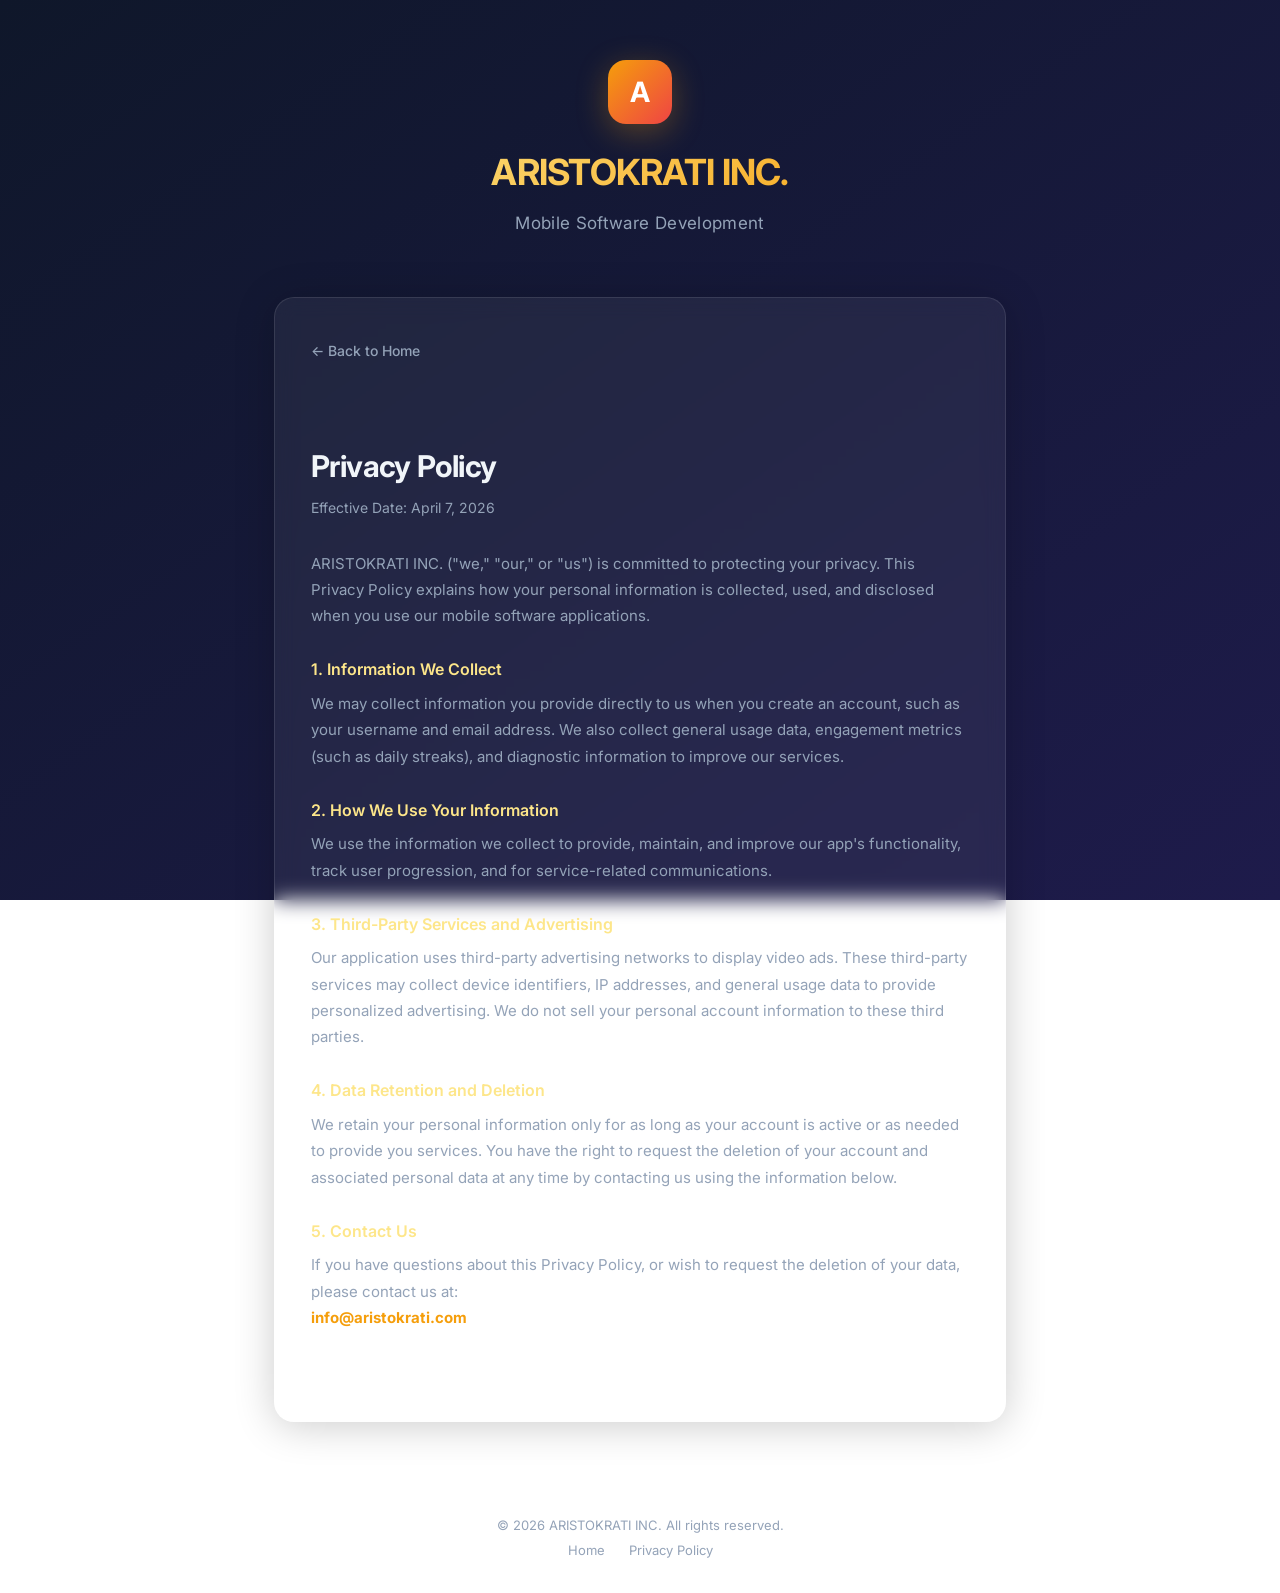
==== privacy.html @ a917bbc8 "Update support email to info@aristokrati.com" ====
<!DOCTYPE html>
<html lang="en">
<head>
    <meta charset="UTF-8">
    <meta name="viewport" content="width=device-width, initial-scale=1.0">
    <title>Privacy Policy - ARISTOKRATI INC.</title>
    <meta name="description" content="Privacy Policy for ARISTOKRATI INC.">
    <link rel="stylesheet" href="style.css">
</head>
<body>

    <header>
        <div class="container">
            <div class="logo-badge">A</div>
            <h1>ARISTOKRATI INC.</h1>
            <h2>Mobile Software Development</h2>
        </div>
    </header>

    <main>
        <div class="container">
            <div class="content-box">
                <a href="index.html" class="back-link">&larr; Back to Home</a>

                <section class="privacy-page">
                    <h1>Privacy Policy</h1>
                    <p class="effective-date">Effective Date: April 7, 2026</p>

                    <p>ARISTOKRATI INC. ("we," "our," or "us") is committed to protecting your privacy. This Privacy Policy explains how your personal information is collected, used, and disclosed when you use our mobile software applications.</p>

                    <h3>1. Information We Collect</h3>
                    <p>We may collect information you provide directly to us when you create an account, such as your username and email address. We also collect general usage data, engagement metrics (such as daily streaks), and diagnostic information to improve our services.</p>

                    <h3>2. How We Use Your Information</h3>
                    <p>We use the information we collect to provide, maintain, and improve our app's functionality, track user progression, and for service-related communications.</p>

                    <h3>3. Third-Party Services and Advertising</h3>
                    <p>Our application uses third-party advertising networks to display video ads. These third-party services may collect device identifiers, IP addresses, and general usage data to provide personalized advertising. We do not sell your personal account information to these third parties.</p>

                    <h3>4. Data Retention and Deletion</h3>
                    <p>We retain your personal information only for as long as your account is active or as needed to provide you services. You have the right to request the deletion of your account and associated personal data at any time by contacting us using the information below.</p>

                    <h3>5. Contact Us</h3>
                    <p>If you have questions about this Privacy Policy, or wish to request the deletion of your data, please contact us at:<br>
                    <strong><a href="mailto:info@aristokrati.com">info@aristokrati.com</a></strong></p>
                </section>
            </div>
        </div>
    </main>

    <footer>
        <div class="container">
            <p>&copy; 2026 ARISTOKRATI INC. All rights reserved.</p>
            <p>
                <a href="index.html">Home</a>
                <a href="privacy.html">Privacy Policy</a>
            </p>
        </div>
    </footer>

</body>
</html>
---- style.css ----
@import url('https://fonts.googleapis.com/css2?family=Inter:wght@400;500;600;700&display=swap');

:root {
    --bg-top: #0f172a;
    --bg-bottom: #1e1b4b;
    --card-bg: rgba(255, 255, 255, 0.06);
    --card-border: rgba(255, 255, 255, 0.1);
    --accent: #f59e0b;        /* warm amber */
    --accent-light: #fde68a;
    --text: #f1f5f9;
    --text-muted: #94a3b8;
    --max-width: 780px;
}

* {
    margin: 0;
    padding: 0;
    box-sizing: border-box;
}

html {
    scroll-behavior: smooth;
}

body {
    font-family: 'Inter', -apple-system, BlinkMacSystemFont, "Segoe UI", sans-serif;
    line-height: 1.6;
    color: var(--text);
    background: linear-gradient(145deg, var(--bg-top) 0%, var(--bg-bottom) 100%);
    background-attachment: fixed;
    min-height: 100vh;
    display: flex;
    flex-direction: column;
    -webkit-font-smoothing: antialiased;
}

.container {
    max-width: var(--max-width);
    margin: 0 auto;
    padding: 0 24px;
    flex: 1;
}

/* ─── Header ─── */
header {
    padding: 60px 0 20px;
    text-align: center;
}

.logo-badge {
    display: inline-flex;
    align-items: center;
    justify-content: center;
    width: 64px;
    height: 64px;
    border-radius: 18px;
    background: linear-gradient(135deg, var(--accent), #ef4444);
    font-size: 28px;
    font-weight: 700;
    color: #fff;
    margin-bottom: 20px;
    box-shadow: 0 8px 32px rgba(245, 158, 11, 0.3);
}

header h1 {
    font-size: 36px;
    font-weight: 700;
    letter-spacing: -0.02em;
    background: linear-gradient(135deg, var(--accent-light), var(--accent));
    -webkit-background-clip: text;
    -webkit-text-fill-color: transparent;
    background-clip: text;
    margin-bottom: 8px;
}

header h2 {
    font-size: 17px;
    font-weight: 400;
    color: var(--text-muted);
    letter-spacing: 0.02em;
}

/* ─── Main Content ─── */
main {
    padding: 40px 0 60px;
}

.content-box {
    background: var(--card-bg);
    border: 1px solid var(--card-border);
    border-radius: 20px;
    padding: 40px 36px;
    backdrop-filter: blur(10px);
    -webkit-backdrop-filter: blur(10px);
    box-shadow: 0 4px 40px rgba(0, 0, 0, 0.2);
}

.content-box p {
    font-size: 16px;
    color: var(--text-muted);
    margin-bottom: 0;
    line-height: 1.75;
}

.content-box p strong {
    color: var(--text);
}

/* ─── Section Divider ─── */
.divider {
    border: none;
    border-top: 1px solid var(--card-border);
    margin: 32px 0;
}

/* ─── Section Headings ─── */
.section-label {
    display: flex;
    align-items: center;
    gap: 10px;
    font-size: 13px;
    font-weight: 600;
    text-transform: uppercase;
    letter-spacing: 0.08em;
    color: var(--accent);
    margin-bottom: 12px;
}

.section-label::before {
    content: '';
    display: inline-block;
    width: 6px;
    height: 6px;
    border-radius: 50%;
    background: var(--accent);
    flex-shrink: 0;
}

/* ─── Contact link ─── */
.email-link {
    display: inline-block;
    margin-top: 10px;
    padding: 10px 20px;
    background: linear-gradient(135deg, var(--accent), #ef4444);
    color: #fff !important;
    border-radius: 10px;
    font-weight: 600;
    font-size: 15px;
    text-decoration: none !important;
    box-shadow: 0 4px 16px rgba(245, 158, 11, 0.25);
    transition: opacity 0.2s, transform 0.2s;
}

.email-link:hover {
    opacity: 0.9;
    transform: translateY(-1px);
    text-decoration: none !important;
}

/* ─── Links ─── */
a {
    color: var(--accent);
    text-decoration: none;
    transition: opacity 0.2s;
}

a:hover {
    opacity: 0.8;
}

/* ─── Privacy Page ─── */
.privacy-page {
    padding: 50px 0;
}

.privacy-page h1 {
    font-size: 30px;
    font-weight: 700;
    margin-bottom: 6px;
    letter-spacing: -0.02em;
}

.privacy-page .effective-date {
    font-size: 14px;
    color: var(--text-muted);
    margin-bottom: 30px;
}

.privacy-page h3 {
    font-size: 16px;
    font-weight: 600;
    color: var(--accent-light);
    margin: 28px 0 8px;
}

.privacy-page p {
    font-size: 15px;
    color: var(--text-muted);
    line-height: 1.75;
}

.back-link {
    display: inline-flex;
    align-items: center;
    gap: 6px;
    margin-bottom: 30px;
    font-size: 14px;
    font-weight: 500;
    color: var(--text-muted);
}

.back-link:hover {
    color: var(--accent);
}

/* ─── Footer ─── */
footer {
    padding: 28px 0;
    text-align: center;
    font-size: 13px;
    color: var(--text-muted);
    border-top: 1px solid var(--card-border);
}

footer p { margin: 4px 0; }

footer a {
    color: var(--text-muted);
    margin: 0 10px;
    transition: color 0.2s;
}

footer a:hover {
    color: var(--accent);
}

/* ─── Responsive ─── */
@media (max-width: 600px) {
    header h1 { font-size: 28px; }
    .content-box { padding: 28px 20px; }
}
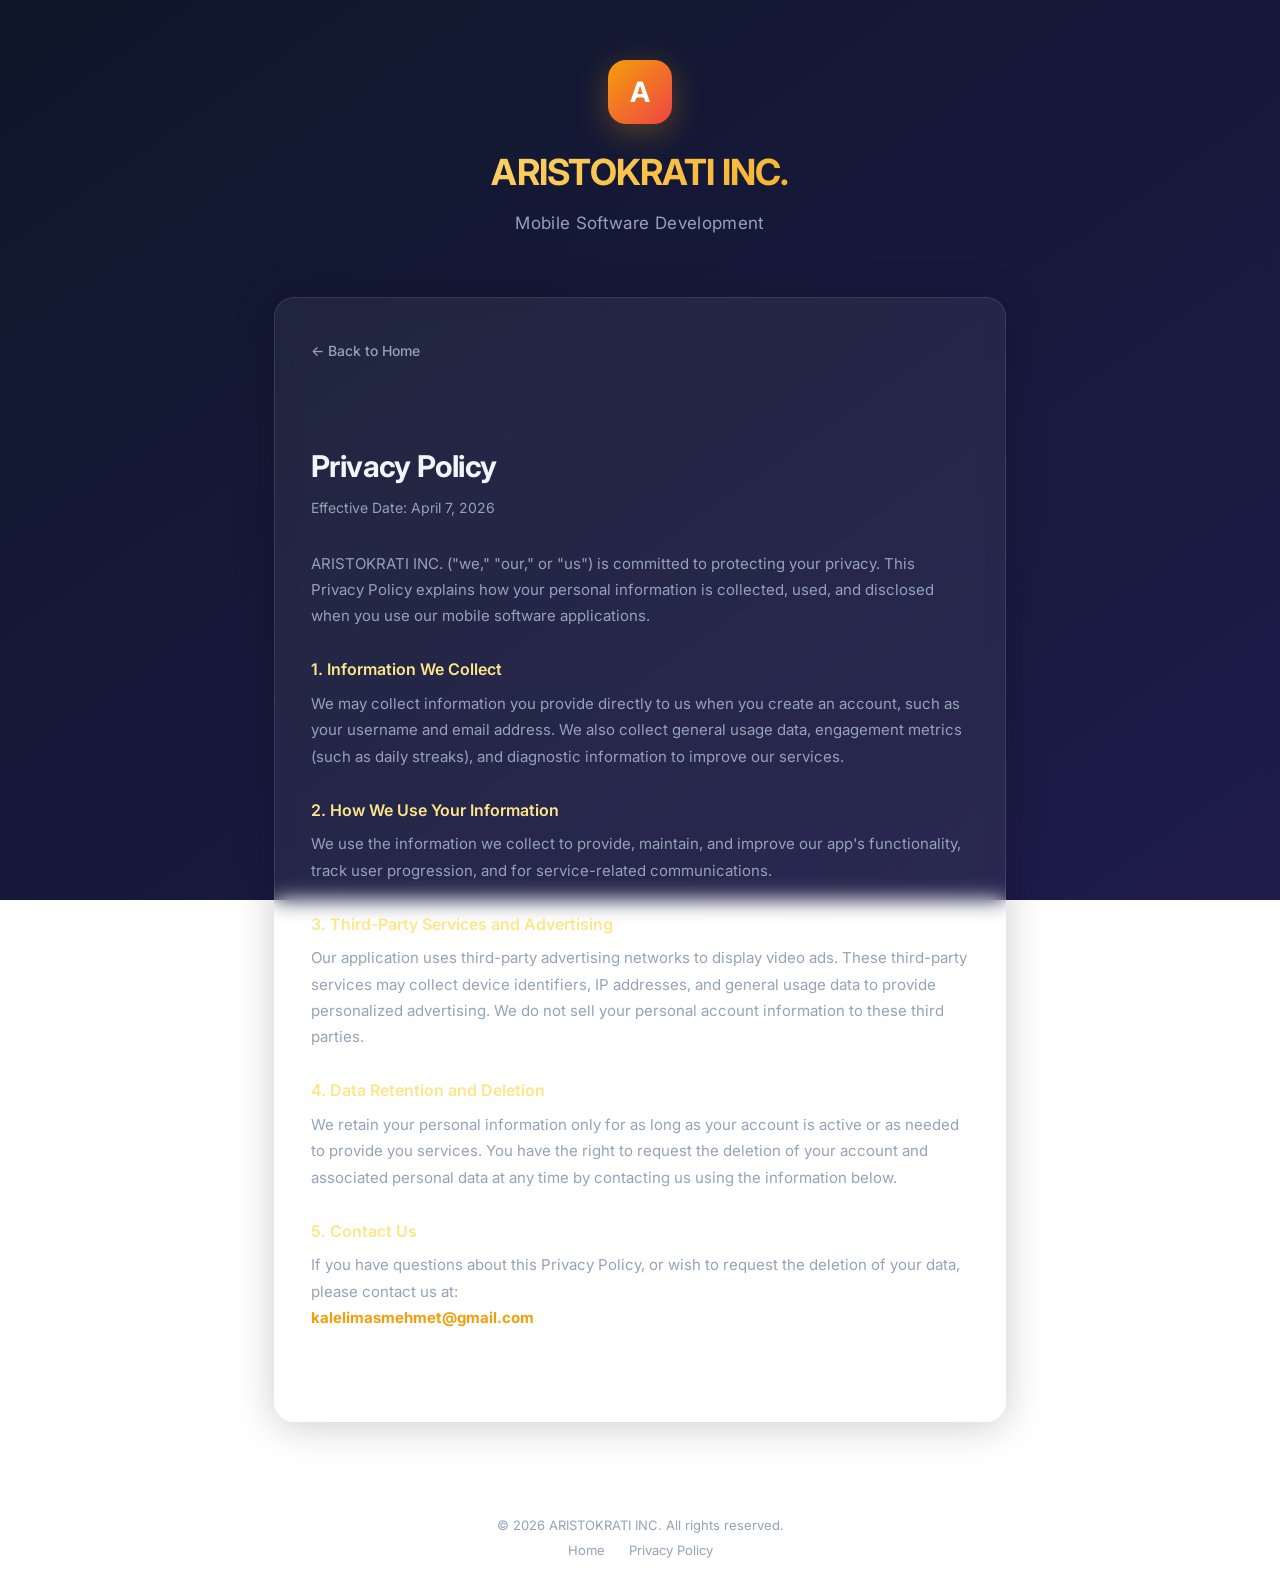
==== commit f916713f: "Update support email to kalelimasmehmet@gmail.com" ====
--- a/privacy.html
+++ b/privacy.html
@@ -42,7 +42,7 @@
 
                     <h3>5. Contact Us</h3>
                     <p>If you have questions about this Privacy Policy, or wish to request the deletion of your data, please contact us at:<br>
-                    <strong><a href="mailto:info@aristokrati.com">info@aristokrati.com</a></strong></p>
+                    <strong><a href="mailto:kalelimasmehmet@gmail.com">kalelimasmehmet@gmail.com</a></strong></p>
                 </section>
             </div>
         </div>
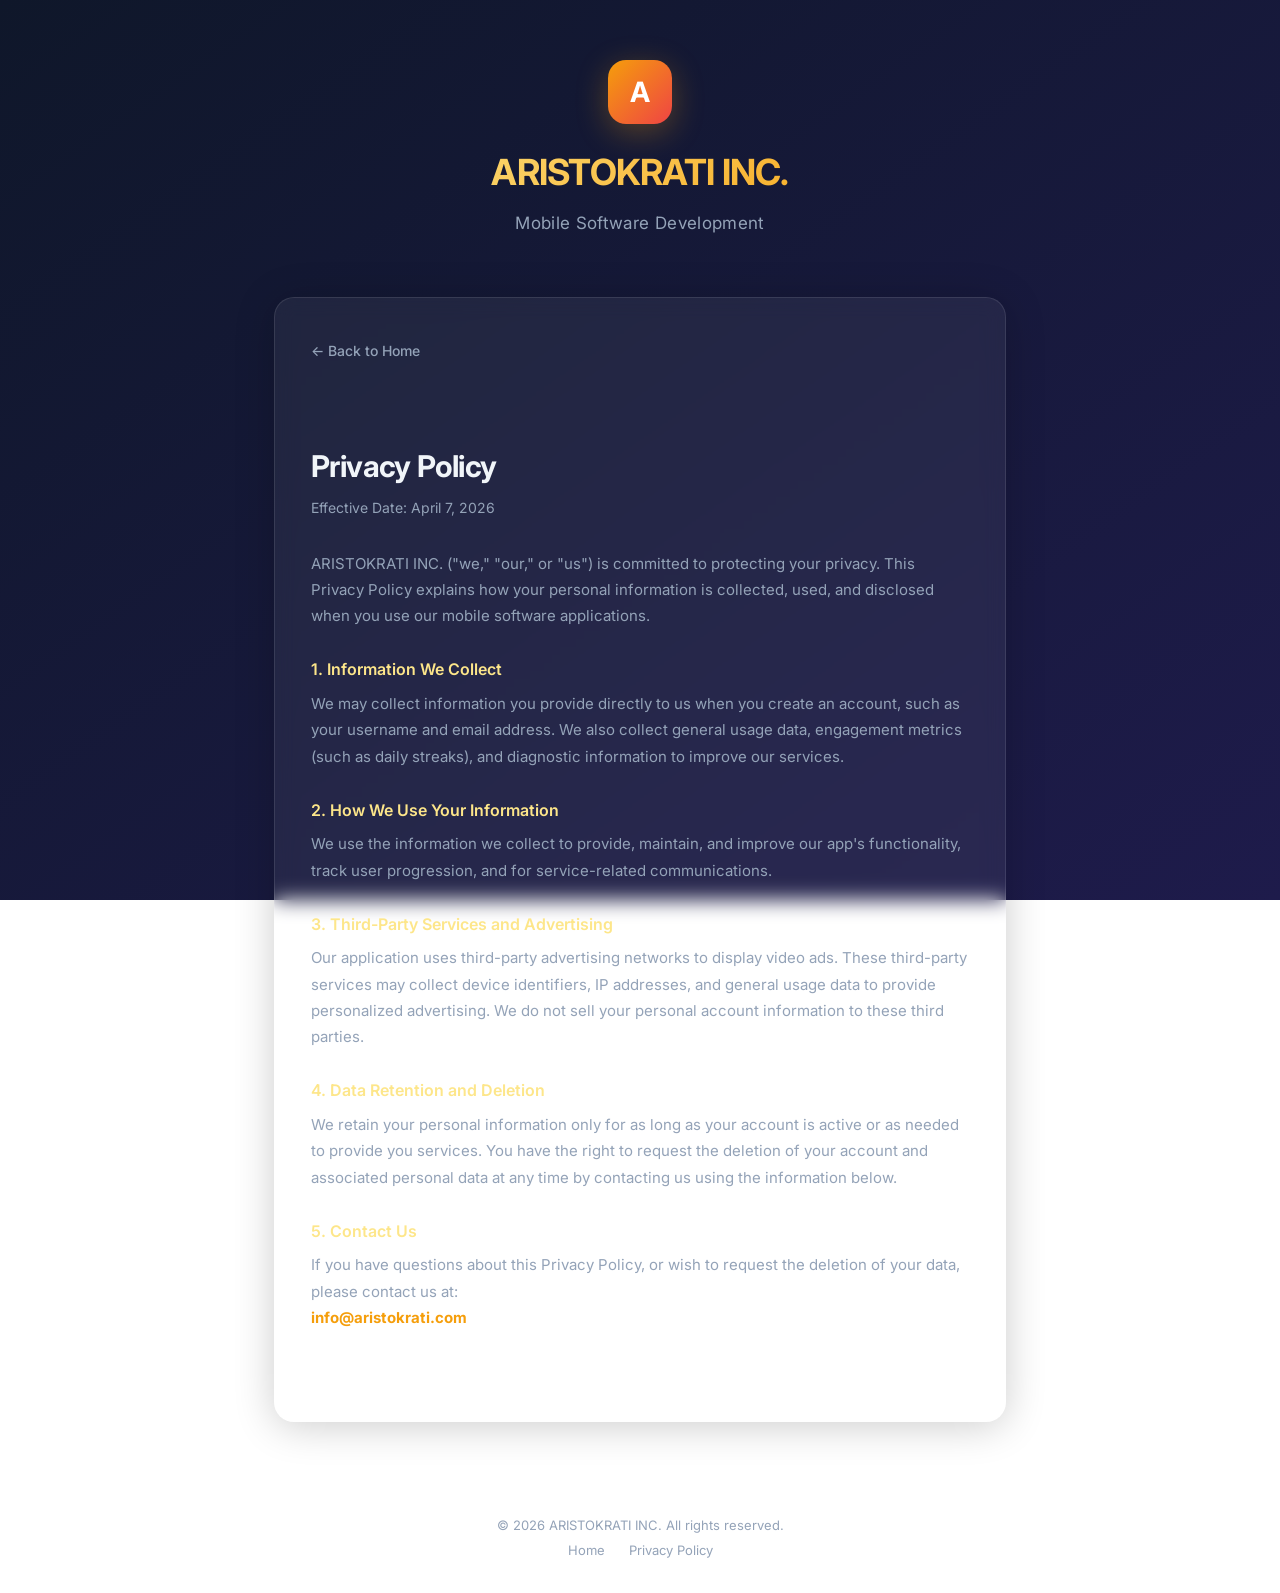
==== commit c83fd3c3: "Update all email addresses to info@aristokrati.com and remove personal email" ====
--- a/privacy.html
+++ b/privacy.html
@@ -42,7 +42,7 @@
 
                     <h3>5. Contact Us</h3>
                     <p>If you have questions about this Privacy Policy, or wish to request the deletion of your data, please contact us at:<br>
-                    <strong><a href="mailto:kalelimasmehmet@gmail.com">kalelimasmehmet@gmail.com</a></strong></p>
+                    <strong><a href="mailto:info@aristokrati.com">info@aristokrati.com</a></strong></p>
                 </section>
             </div>
         </div>
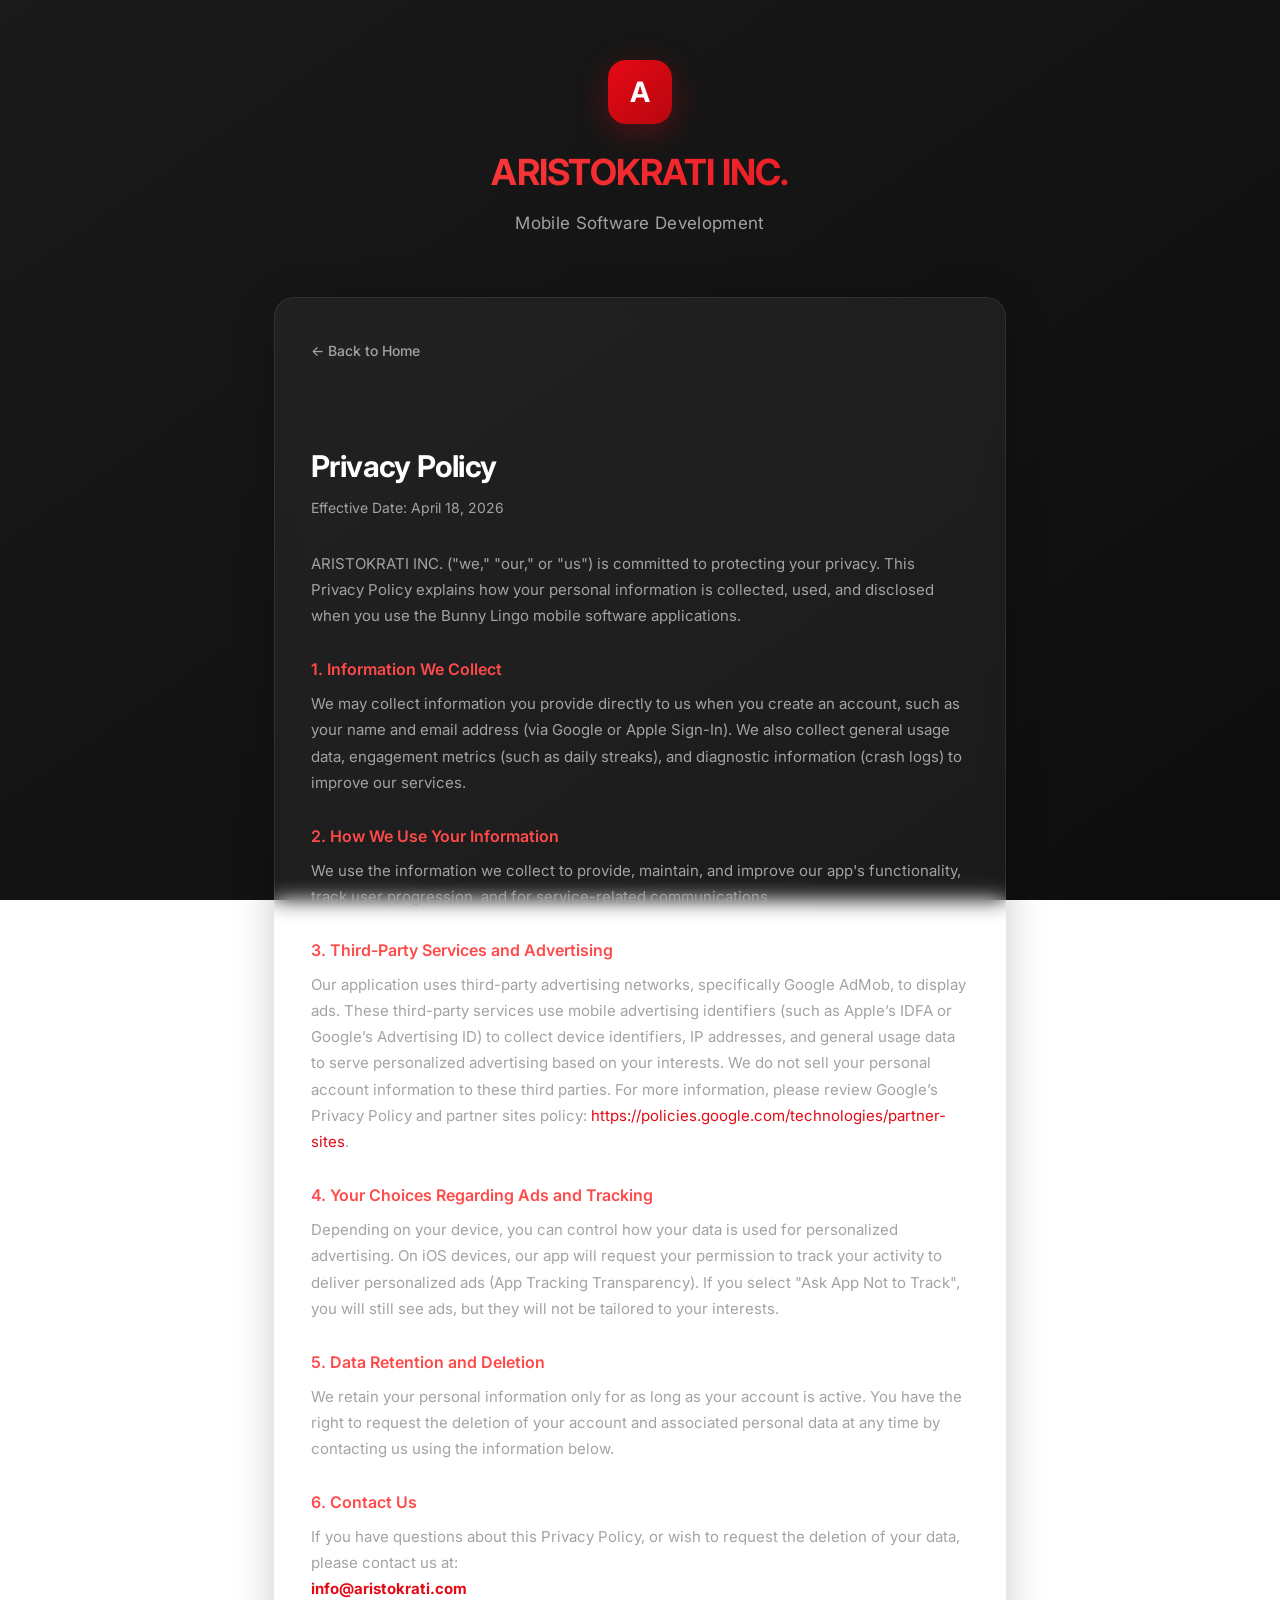
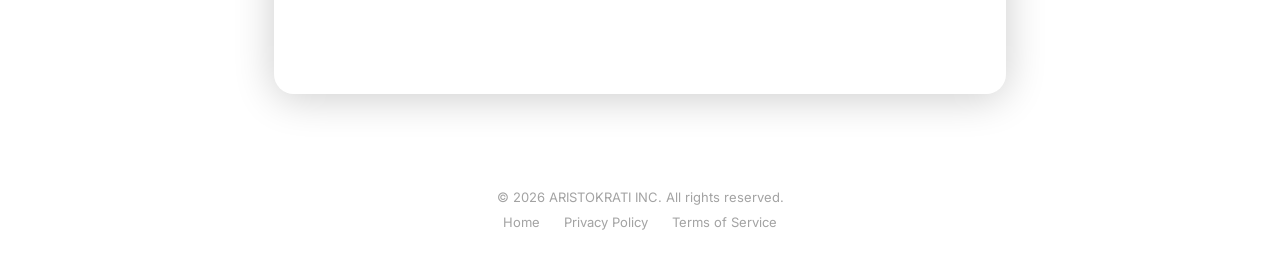
==== commit 89c0149a: "Add Terms of Service, update Privacy Policy, and apply dark grey/red modern style" ====
--- a/privacy.html
+++ b/privacy.html
@@ -24,23 +24,26 @@
 
                 <section class="privacy-page">
                     <h1>Privacy Policy</h1>
-                    <p class="effective-date">Effective Date: April 7, 2026</p>
+                    <p class="effective-date">Effective Date: April 18, 2026</p>
 
-                    <p>ARISTOKRATI INC. ("we," "our," or "us") is committed to protecting your privacy. This Privacy Policy explains how your personal information is collected, used, and disclosed when you use our mobile software applications.</p>
+                    <p>ARISTOKRATI INC. ("we," "our," or "us") is committed to protecting your privacy. This Privacy Policy explains how your personal information is collected, used, and disclosed when you use the Bunny Lingo mobile software applications.</p>
 
                     <h3>1. Information We Collect</h3>
-                    <p>We may collect information you provide directly to us when you create an account, such as your username and email address. We also collect general usage data, engagement metrics (such as daily streaks), and diagnostic information to improve our services.</p>
+                    <p>We may collect information you provide directly to us when you create an account, such as your name and email address (via Google or Apple Sign-In). We also collect general usage data, engagement metrics (such as daily streaks), and diagnostic information (crash logs) to improve our services.</p>
 
                     <h3>2. How We Use Your Information</h3>
                     <p>We use the information we collect to provide, maintain, and improve our app's functionality, track user progression, and for service-related communications.</p>
 
                     <h3>3. Third-Party Services and Advertising</h3>
-                    <p>Our application uses third-party advertising networks to display video ads. These third-party services may collect device identifiers, IP addresses, and general usage data to provide personalized advertising. We do not sell your personal account information to these third parties.</p>
+                    <p>Our application uses third-party advertising networks, specifically Google AdMob, to display ads. These third-party services use mobile advertising identifiers (such as Apple’s IDFA or Google’s Advertising ID) to collect device identifiers, IP addresses, and general usage data to serve personalized advertising based on your interests. We do not sell your personal account information to these third parties. For more information, please review Google’s Privacy Policy and partner sites policy: <a href="https://policies.google.com/technologies/partner-sites" target="_blank">https://policies.google.com/technologies/partner-sites</a>.</p>
 
-                    <h3>4. Data Retention and Deletion</h3>
-                    <p>We retain your personal information only for as long as your account is active or as needed to provide you services. You have the right to request the deletion of your account and associated personal data at any time by contacting us using the information below.</p>
+                    <h3>4. Your Choices Regarding Ads and Tracking</h3>
+                    <p>Depending on your device, you can control how your data is used for personalized advertising. On iOS devices, our app will request your permission to track your activity to deliver personalized ads (App Tracking Transparency). If you select "Ask App Not to Track", you will still see ads, but they will not be tailored to your interests.</p>
 
-                    <h3>5. Contact Us</h3>
+                    <h3>5. Data Retention and Deletion</h3>
+                    <p>We retain your personal information only for as long as your account is active. You have the right to request the deletion of your account and associated personal data at any time by contacting us using the information below.</p>
+
+                    <h3>6. Contact Us</h3>
                     <p>If you have questions about this Privacy Policy, or wish to request the deletion of your data, please contact us at:<br>
                     <strong><a href="mailto:info@aristokrati.com">info@aristokrati.com</a></strong></p>
                 </section>
@@ -54,6 +57,7 @@
             <p>
                 <a href="index.html">Home</a>
                 <a href="privacy.html">Privacy Policy</a>
+                <a href="terms.html">Terms of Service</a>
             </p>
         </div>
     </footer>
--- a/style.css
+++ b/style.css
@@ -1,14 +1,14 @@
 @import url('https://fonts.googleapis.com/css2?family=Inter:wght@400;500;600;700&display=swap');
 
 :root {
-    --bg-top: #0f172a;
-    --bg-bottom: #1e1b4b;
-    --card-bg: rgba(255, 255, 255, 0.06);
-    --card-border: rgba(255, 255, 255, 0.1);
-    --accent: #f59e0b;        /* warm amber */
-    --accent-light: #fde68a;
-    --text: #f1f5f9;
-    --text-muted: #94a3b8;
+    --bg-top: #1a1a1a;
+    --bg-bottom: #0d0d0d;
+    --card-bg: rgba(255, 255, 255, 0.05);
+    --card-border: rgba(255, 255, 255, 0.08);
+    --accent: #e50914;
+    --accent-light: #ff4a4a;
+    --text: #ffffff;
+    --text-muted: #a3a3a3;
     --max-width: 780px;
 }
 
@@ -54,12 +54,12 @@
     width: 64px;
     height: 64px;
     border-radius: 18px;
-    background: linear-gradient(135deg, var(--accent), #ef4444);
+    background: linear-gradient(135deg, var(--accent), #b80710);
     font-size: 28px;
     font-weight: 700;
     color: #fff;
     margin-bottom: 20px;
-    box-shadow: 0 8px 32px rgba(245, 158, 11, 0.3);
+    box-shadow: 0 8px 32px rgba(229, 9, 20, 0.3);
 }
 
 header h1 {
@@ -141,13 +141,13 @@
     display: inline-block;
     margin-top: 10px;
     padding: 10px 20px;
-    background: linear-gradient(135deg, var(--accent), #ef4444);
+    background: linear-gradient(135deg, var(--accent), #b80710);
     color: #fff !important;
     border-radius: 10px;
     font-weight: 600;
     font-size: 15px;
     text-decoration: none !important;
-    box-shadow: 0 4px 16px rgba(245, 158, 11, 0.25);
+    box-shadow: 0 4px 16px rgba(229, 9, 20, 0.25);
     transition: opacity 0.2s, transform 0.2s;
 }
 
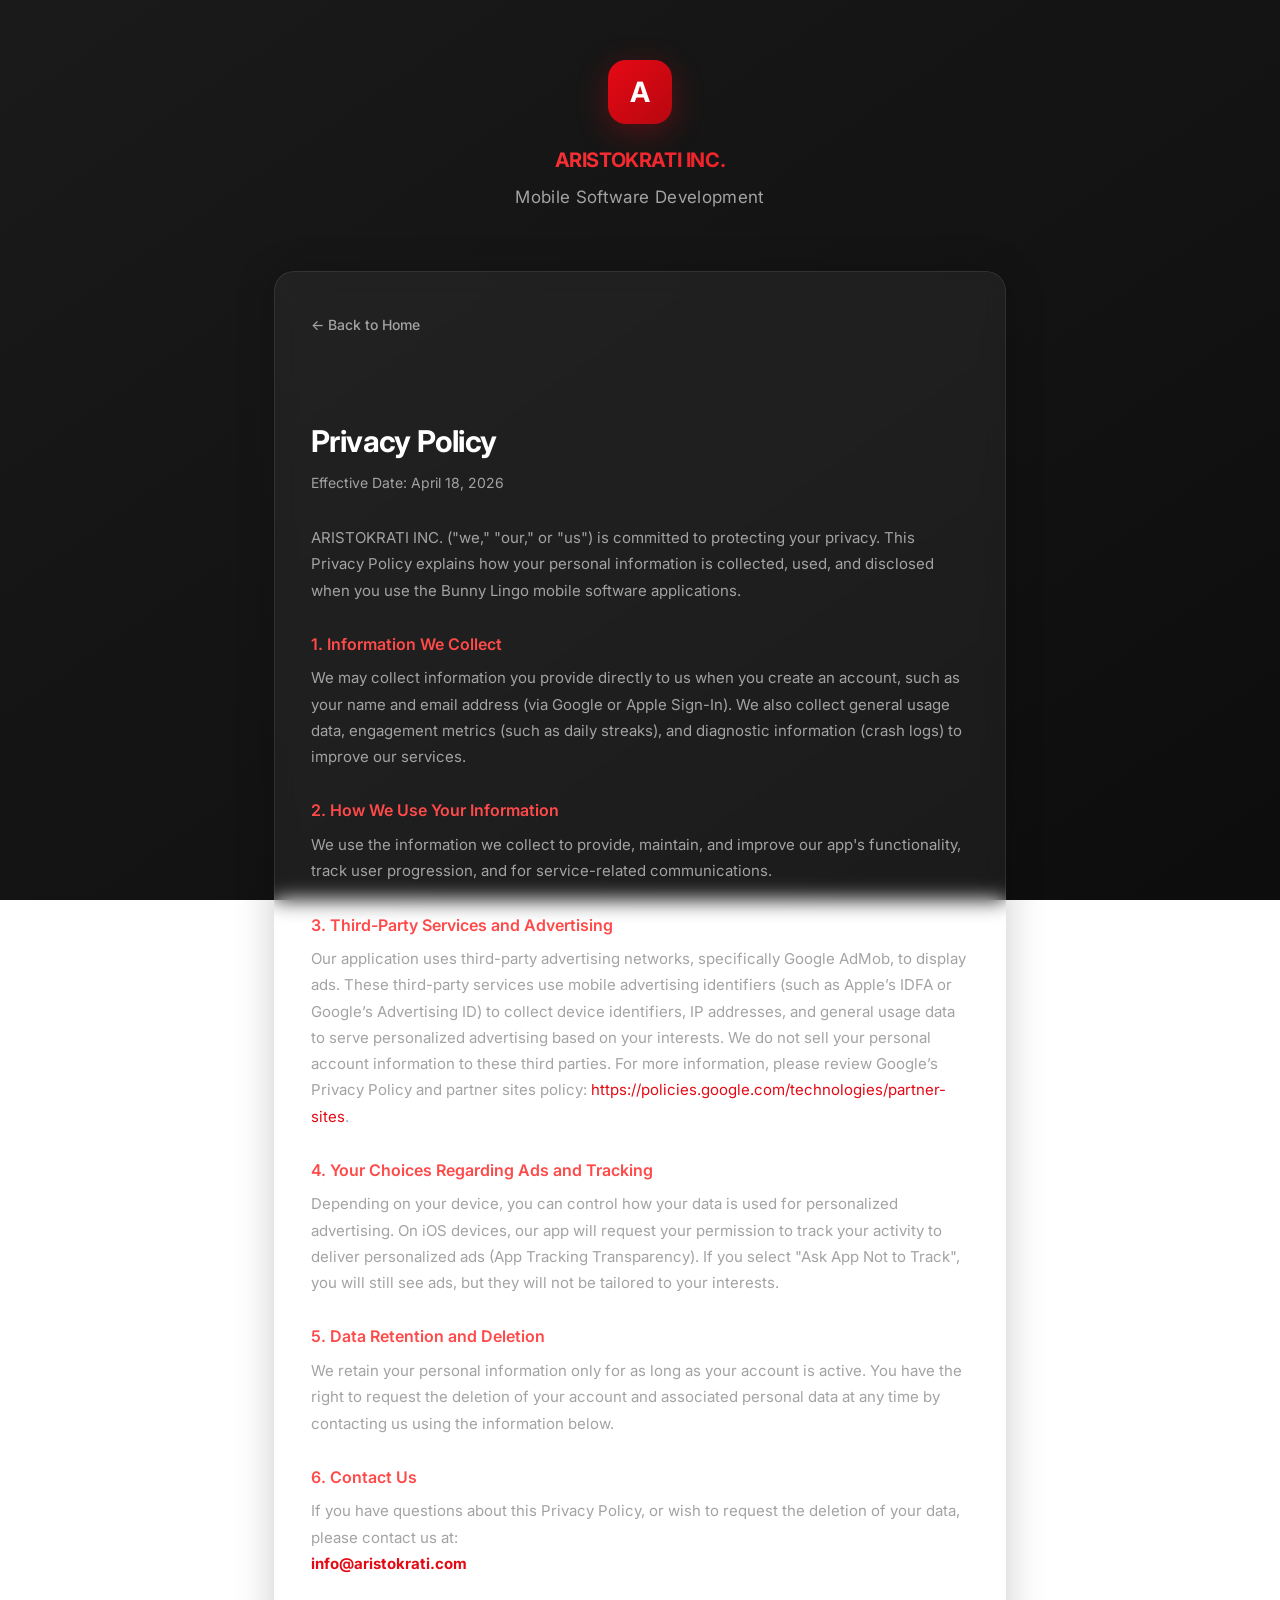
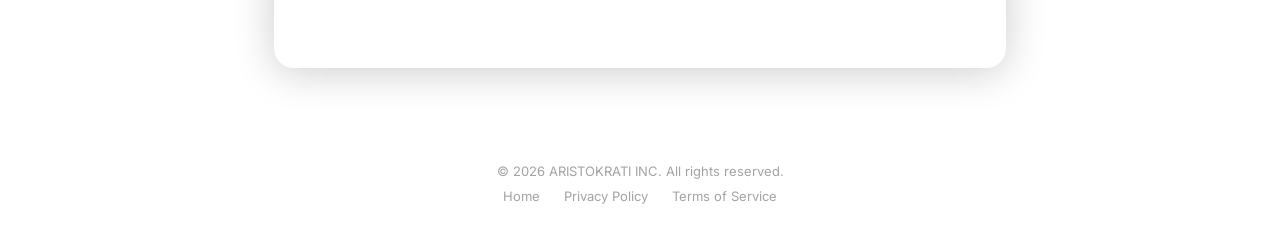
==== commit a418eadf: "Make ARISTOKRATI title smaller on Terms and Privacy pages" ====
--- a/privacy.html
+++ b/privacy.html
@@ -12,7 +12,7 @@
     <header>
         <div class="container">
             <div class="logo-badge">A</div>
-            <h1>ARISTOKRATI INC.</h1>
+            <h1 style="font-size: 20px;">ARISTOKRATI INC.</h1>
             <h2>Mobile Software Development</h2>
         </div>
     </header>
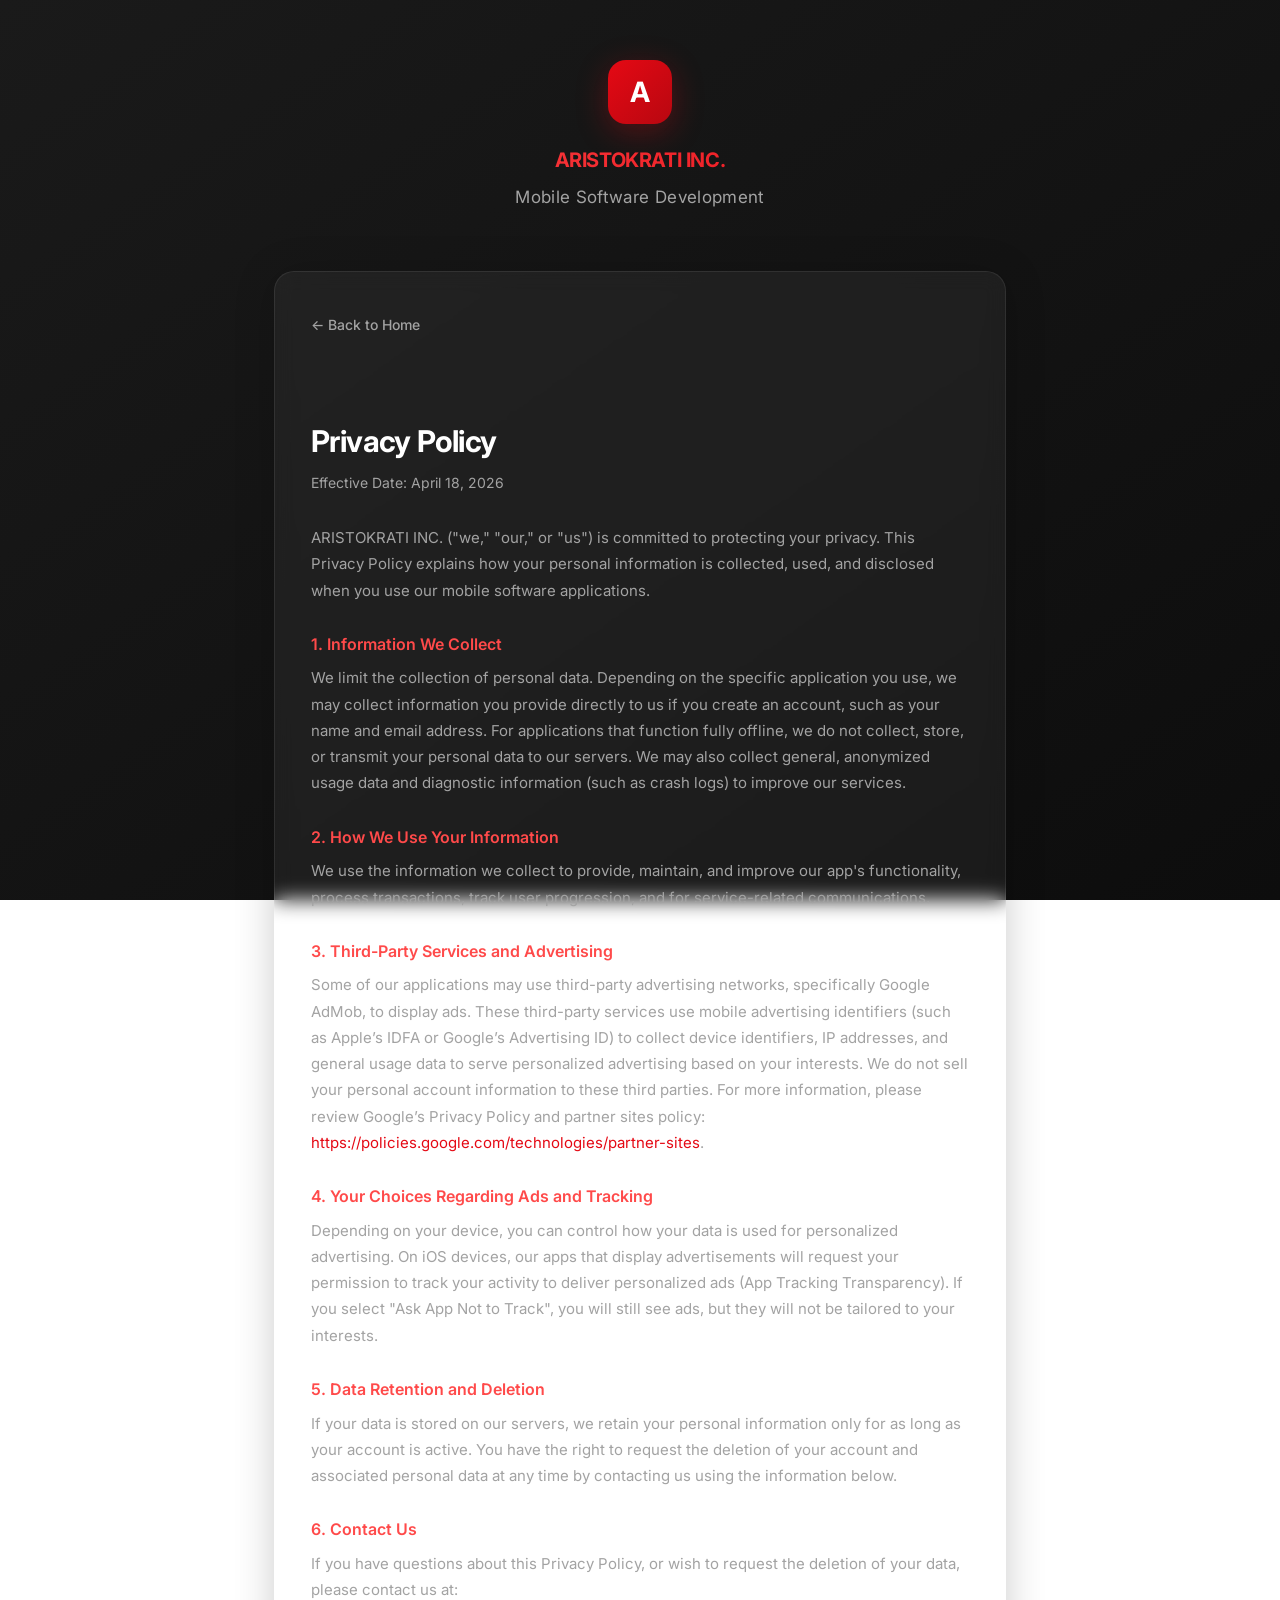
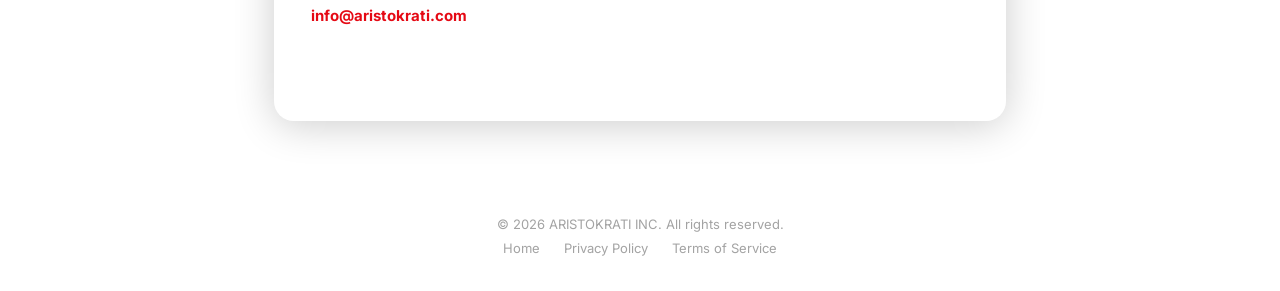
==== commit 78e3e30a: "Update privacy.html" ====
--- a/privacy.html
+++ b/privacy.html
@@ -26,22 +26,22 @@
                     <h1>Privacy Policy</h1>
                     <p class="effective-date">Effective Date: April 18, 2026</p>
 
-                    <p>ARISTOKRATI INC. ("we," "our," or "us") is committed to protecting your privacy. This Privacy Policy explains how your personal information is collected, used, and disclosed when you use the Bunny Lingo mobile software applications.</p>
+                    <p>ARISTOKRATI INC. ("we," "our," or "us") is committed to protecting your privacy. This Privacy Policy explains how your personal information is collected, used, and disclosed when you use our mobile software applications.</p>
 
                     <h3>1. Information We Collect</h3>
-                    <p>We may collect information you provide directly to us when you create an account, such as your name and email address (via Google or Apple Sign-In). We also collect general usage data, engagement metrics (such as daily streaks), and diagnostic information (crash logs) to improve our services.</p>
+                    <p>We limit the collection of personal data. Depending on the specific application you use, we may collect information you provide directly to us if you create an account, such as your name and email address. For applications that function fully offline, we do not collect, store, or transmit your personal data to our servers. We may also collect general, anonymized usage data and diagnostic information (such as crash logs) to improve our services.</p>
 
                     <h3>2. How We Use Your Information</h3>
-                    <p>We use the information we collect to provide, maintain, and improve our app's functionality, track user progression, and for service-related communications.</p>
+                    <p>We use the information we collect to provide, maintain, and improve our app's functionality, process transactions, track user progression, and for service-related communications.</p>
 
                     <h3>3. Third-Party Services and Advertising</h3>
-                    <p>Our application uses third-party advertising networks, specifically Google AdMob, to display ads. These third-party services use mobile advertising identifiers (such as Apple’s IDFA or Google’s Advertising ID) to collect device identifiers, IP addresses, and general usage data to serve personalized advertising based on your interests. We do not sell your personal account information to these third parties. For more information, please review Google’s Privacy Policy and partner sites policy: <a href="https://policies.google.com/technologies/partner-sites" target="_blank">https://policies.google.com/technologies/partner-sites</a>.</p>
+                    <p>Some of our applications may use third-party advertising networks, specifically Google AdMob, to display ads. These third-party services use mobile advertising identifiers (such as Apple’s IDFA or Google’s Advertising ID) to collect device identifiers, IP addresses, and general usage data to serve personalized advertising based on your interests. We do not sell your personal account information to these third parties. For more information, please review Google’s Privacy Policy and partner sites policy: <a href="https://policies.google.com/technologies/partner-sites" target="_blank">https://policies.google.com/technologies/partner-sites</a>.</p>
 
                     <h3>4. Your Choices Regarding Ads and Tracking</h3>
-                    <p>Depending on your device, you can control how your data is used for personalized advertising. On iOS devices, our app will request your permission to track your activity to deliver personalized ads (App Tracking Transparency). If you select "Ask App Not to Track", you will still see ads, but they will not be tailored to your interests.</p>
+                    <p>Depending on your device, you can control how your data is used for personalized advertising. On iOS devices, our apps that display advertisements will request your permission to track your activity to deliver personalized ads (App Tracking Transparency). If you select "Ask App Not to Track", you will still see ads, but they will not be tailored to your interests.</p>
 
                     <h3>5. Data Retention and Deletion</h3>
-                    <p>We retain your personal information only for as long as your account is active. You have the right to request the deletion of your account and associated personal data at any time by contacting us using the information below.</p>
+                    <p>If your data is stored on our servers, we retain your personal information only for as long as your account is active. You have the right to request the deletion of your account and associated personal data at any time by contacting us using the information below.</p>
 
                     <h3>6. Contact Us</h3>
                     <p>If you have questions about this Privacy Policy, or wish to request the deletion of your data, please contact us at:<br>
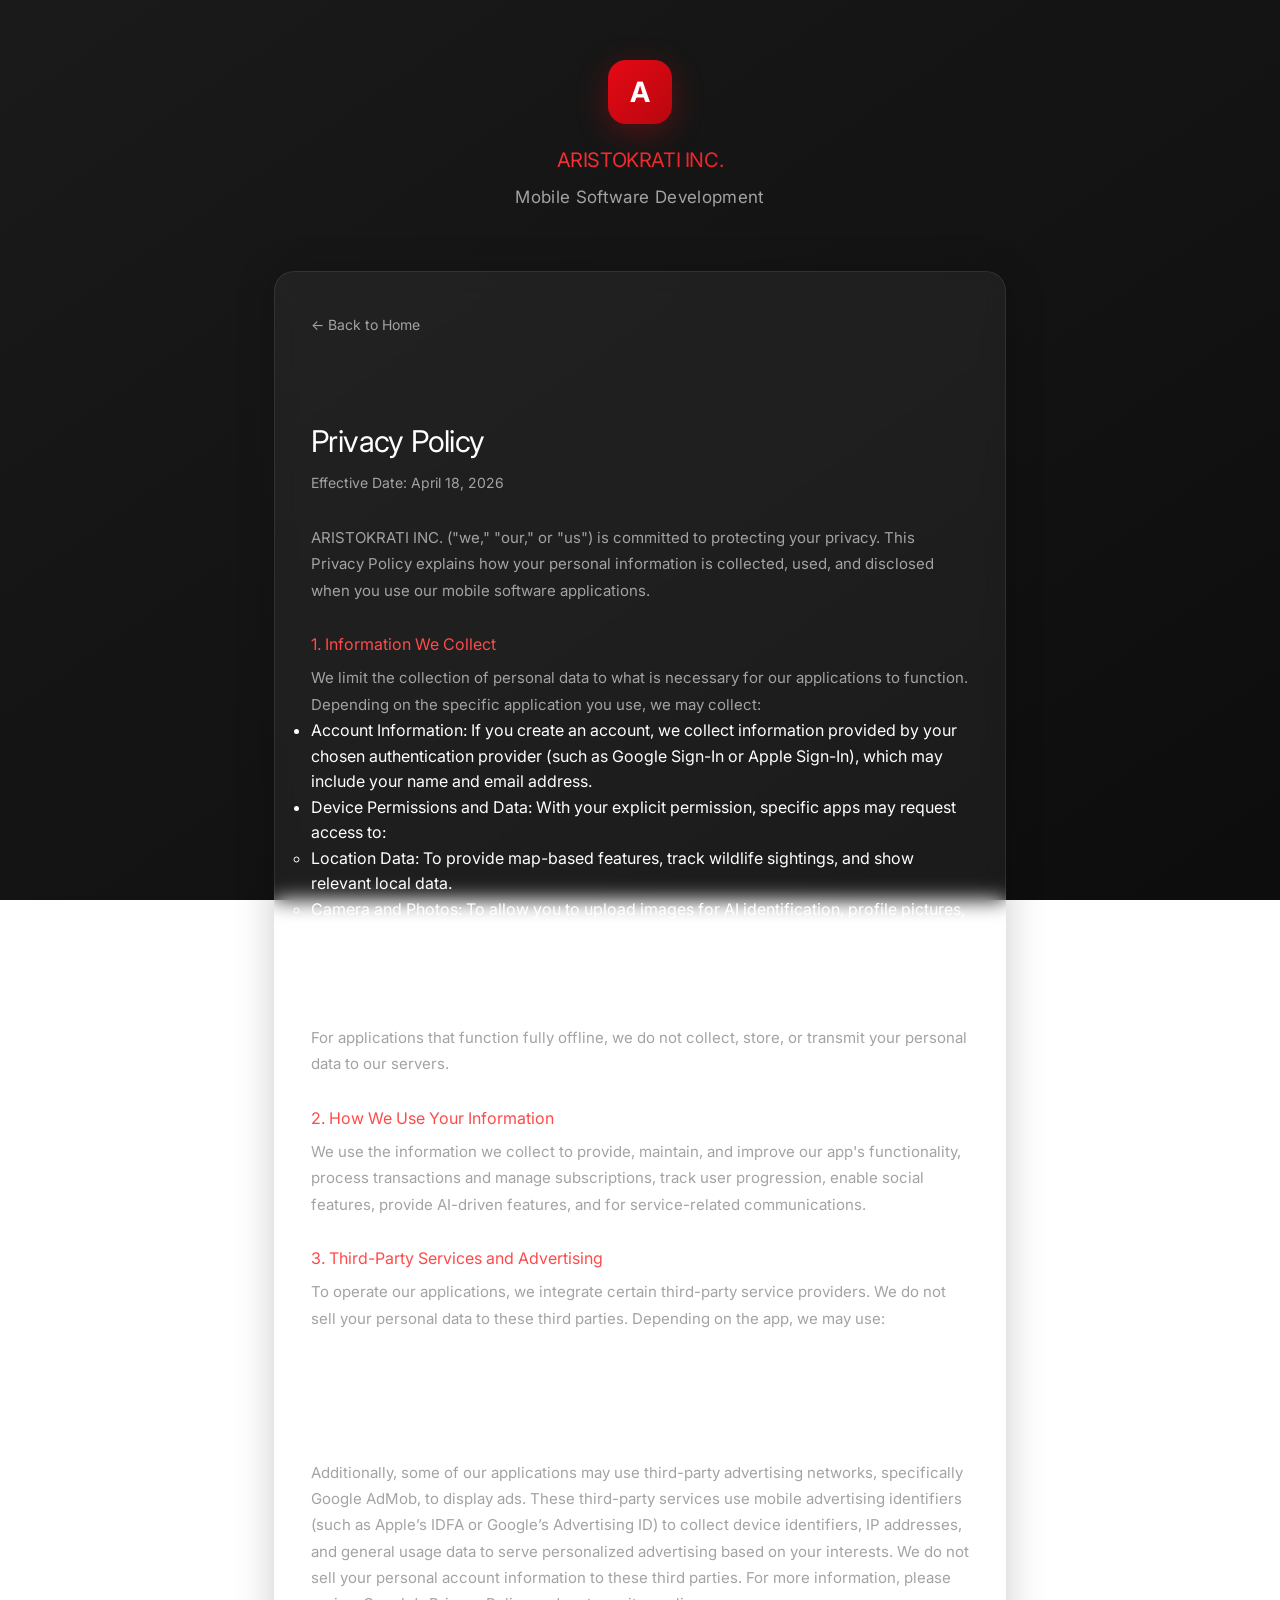
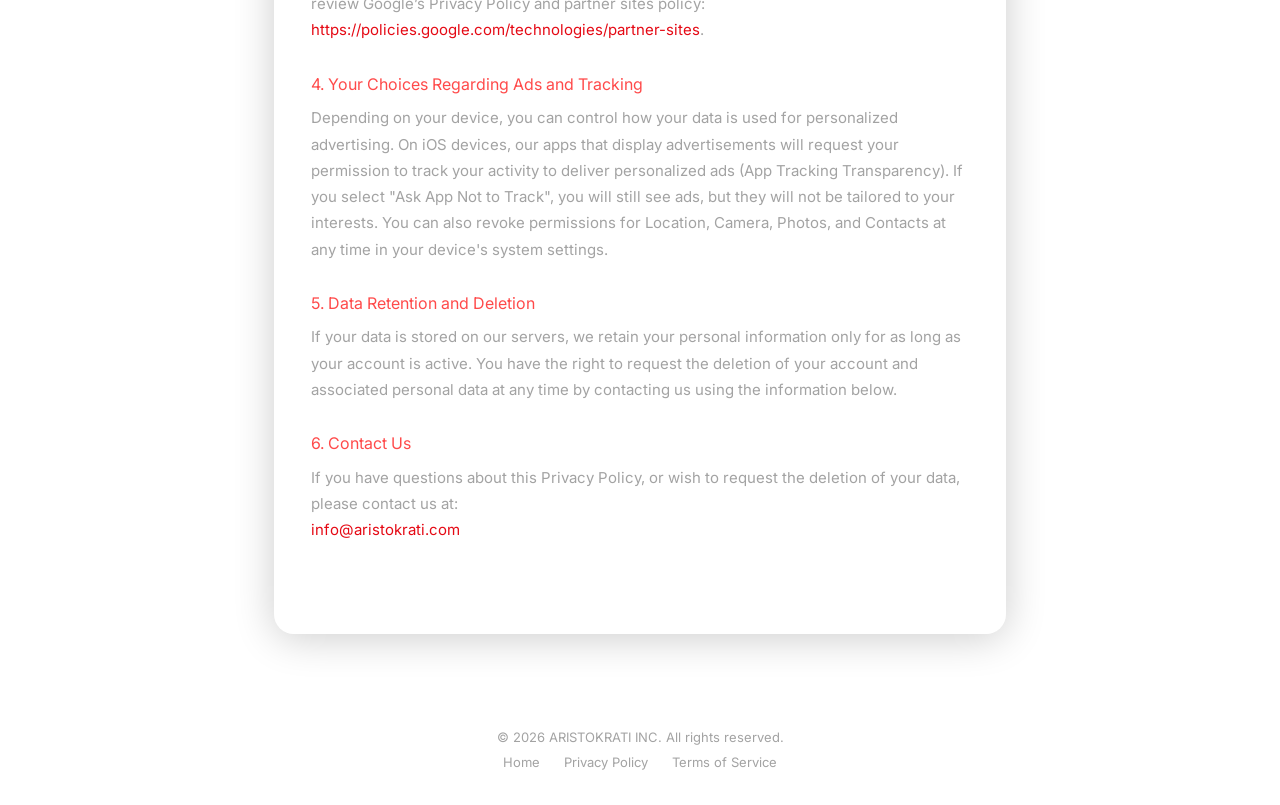
==== commit 37dced10: "Update privacy.html" ====
--- a/privacy.html
+++ b/privacy.html
@@ -12,40 +12,58 @@
     <header>
         <div class="container">
             <div class="logo-badge">A</div>
-            <h1 style="font-size: 20px;">ARISTOKRATI INC.</h1>
-            <h2>Mobile Software Development</h2>
+            <h1 style="font-size: 20px; font-weight: normal;">ARISTOKRATI INC.</h1>
+            <h2 style="font-weight: normal;">Mobile Software Development</h2>
         </div>
     </header>
 
     <main>
         <div class="container">
             <div class="content-box">
-                <a href="index.html" class="back-link">&larr; Back to Home</a>
+                <a href="index.html" class="back-link" style="font-weight: normal;">&larr; Back to Home</a>
 
                 <section class="privacy-page">
-                    <h1>Privacy Policy</h1>
+                    <h1 style="font-weight: normal;">Privacy Policy</h1>
                     <p class="effective-date">Effective Date: April 18, 2026</p>
 
                     <p>ARISTOKRATI INC. ("we," "our," or "us") is committed to protecting your privacy. This Privacy Policy explains how your personal information is collected, used, and disclosed when you use our mobile software applications.</p>
 
-                    <h3>1. Information We Collect</h3>
-                    <p>We limit the collection of personal data. Depending on the specific application you use, we may collect information you provide directly to us if you create an account, such as your name and email address. For applications that function fully offline, we do not collect, store, or transmit your personal data to our servers. We may also collect general, anonymized usage data and diagnostic information (such as crash logs) to improve our services.</p>
+                    <h3 style="font-weight: normal;">1. Information We Collect</h3>
+                    <p>We limit the collection of personal data to what is necessary for our applications to function. Depending on the specific application you use, we may collect:</p>
+                    <ul>
+                        <li>Account Information: If you create an account, we collect information provided by your chosen authentication provider (such as Google Sign-In or Apple Sign-In), which may include your name and email address.</li>
+                        <li>Device Permissions and Data: With your explicit permission, specific apps may request access to:
+                            <ul>
+                                <li>Location Data: To provide map-based features, track wildlife sightings, and show relevant local data.</li>
+                                <li>Camera and Photos: To allow you to upload images for AI identification, profile pictures, or community sightings.</li>
+                                <li>Contacts: To help you find and connect with friends who are also using the application.</li>
+                            </ul>
+                        </li>
+                        <li>Usage and Diagnostic Data: We may also collect general, anonymized usage data and diagnostic information (such as crash logs) to improve our services.</li>
+                    </ul>
+                    <p>For applications that function fully offline, we do not collect, store, or transmit your personal data to our servers.</p>
 
-                    <h3>2. How We Use Your Information</h3>
-                    <p>We use the information we collect to provide, maintain, and improve our app's functionality, process transactions, track user progression, and for service-related communications.</p>
+                    <h3 style="font-weight: normal;">2. How We Use Your Information</h3>
+                    <p>We use the information we collect to provide, maintain, and improve our app's functionality, process transactions and manage subscriptions, track user progression, enable social features, provide AI-driven features, and for service-related communications.</p>
 
-                    <h3>3. Third-Party Services and Advertising</h3>
-                    <p>Some of our applications may use third-party advertising networks, specifically Google AdMob, to display ads. These third-party services use mobile advertising identifiers (such as Apple’s IDFA or Google’s Advertising ID) to collect device identifiers, IP addresses, and general usage data to serve personalized advertising based on your interests. We do not sell your personal account information to these third parties. For more information, please review Google’s Privacy Policy and partner sites policy: <a href="https://policies.google.com/technologies/partner-sites" target="_blank">https://policies.google.com/technologies/partner-sites</a>.</p>
+                    <h3 style="font-weight: normal;">3. Third-Party Services and Advertising</h3>
+                    <p>To operate our applications, we integrate certain third-party service providers. We do not sell your personal data to these third parties. Depending on the app, we may use:</p>
+                    <ul>
+                        <li>Authentication: Google Sign-In and Apple Sign-In for secure account creation and login.</li>
+                        <li>Payments and Subscriptions: RevenueCat to process and manage in-app purchases and omissions securely.</li>
+                        <li>Analytics and Diagnostics: Sentry to monitor application performance, track errors, and capture crash reports.</li>
+                    </ul>
+                    <p>Additionally, some of our applications may use third-party advertising networks, specifically Google AdMob, to display ads. These third-party services use mobile advertising identifiers (such as Apple’s IDFA or Google’s Advertising ID) to collect device identifiers, IP addresses, and general usage data to serve personalized advertising based on your interests. We do not sell your personal account information to these third parties. For more information, please review Google’s Privacy Policy and partner sites policy: <a href="https://policies.google.com/technologies/partner-sites" target="_blank">https://policies.google.com/technologies/partner-sites</a>.</p>
 
-                    <h3>4. Your Choices Regarding Ads and Tracking</h3>
-                    <p>Depending on your device, you can control how your data is used for personalized advertising. On iOS devices, our apps that display advertisements will request your permission to track your activity to deliver personalized ads (App Tracking Transparency). If you select "Ask App Not to Track", you will still see ads, but they will not be tailored to your interests.</p>
+                    <h3 style="font-weight: normal;">4. Your Choices Regarding Ads and Tracking</h3>
+                    <p>Depending on your device, you can control how your data is used for personalized advertising. On iOS devices, our apps that display advertisements will request your permission to track your activity to deliver personalized ads (App Tracking Transparency). If you select "Ask App Not to Track", you will still see ads, but they will not be tailored to your interests. You can also revoke permissions for Location, Camera, Photos, and Contacts at any time in your device's system settings.</p>
 
-                    <h3>5. Data Retention and Deletion</h3>
+                    <h3 style="font-weight: normal;">5. Data Retention and Deletion</h3>
                     <p>If your data is stored on our servers, we retain your personal information only for as long as your account is active. You have the right to request the deletion of your account and associated personal data at any time by contacting us using the information below.</p>
 
-                    <h3>6. Contact Us</h3>
+                    <h3 style="font-weight: normal;">6. Contact Us</h3>
                     <p>If you have questions about this Privacy Policy, or wish to request the deletion of your data, please contact us at:<br>
-                    <strong><a href="mailto:info@aristokrati.com">info@aristokrati.com</a></strong></p>
+                    <a href="mailto:info@aristokrati.com">info@aristokrati.com</a></p>
                 </section>
             </div>
         </div>
